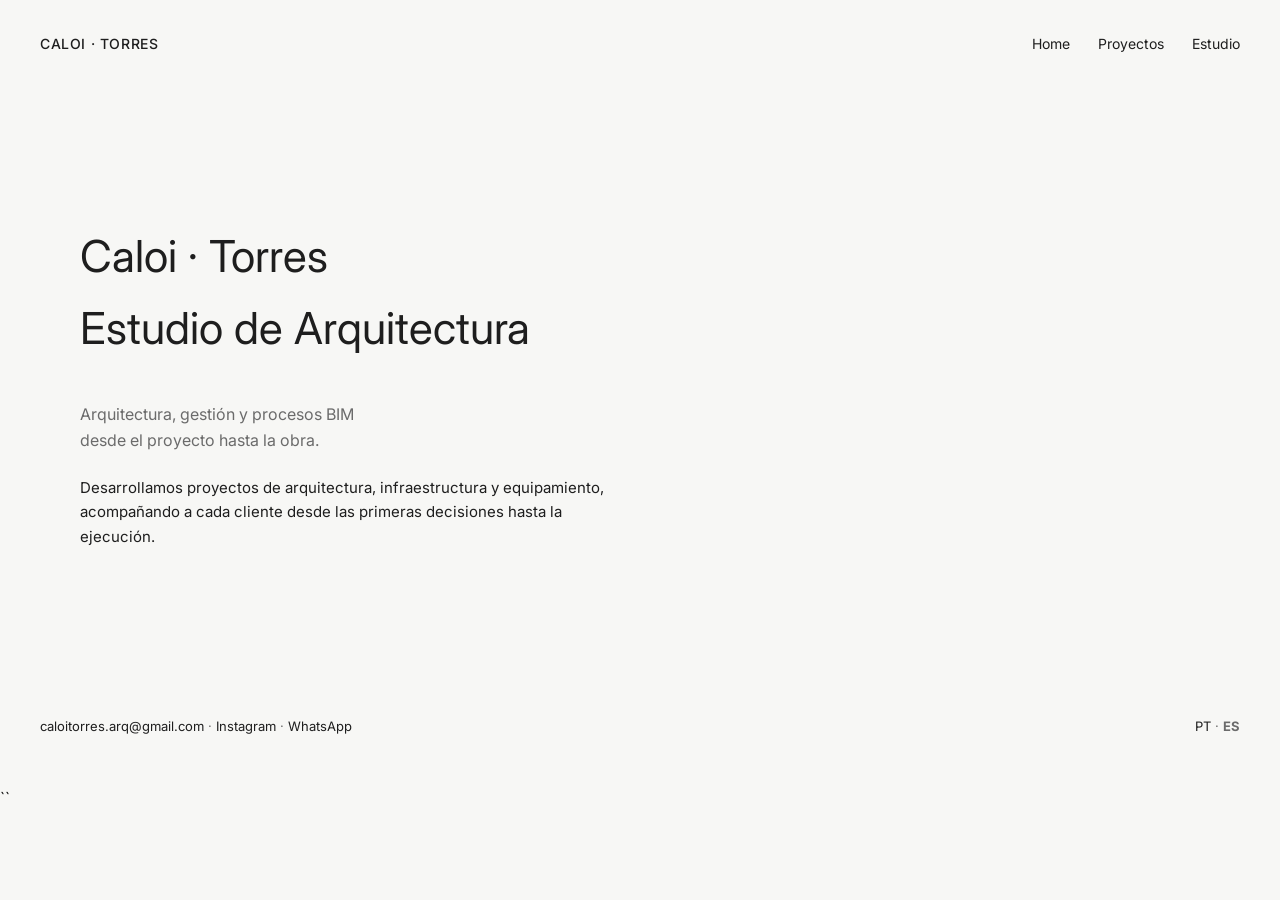
==== es/index.html @ 08082a9e "Add files via upload" ====
<!DOCTYPE html>
<html lang="es">
<head>
  <meta charset="UTF-8">
  <title>Caloi · Torres — Estudio de Arquitectura</title>
  <meta name="viewport" content="width=device-width, initial-scale=1.0">

  <link rel="preconnect" href="https://fonts.googleapis.com">
  <link rel="preconnect" href="https://fonts.gstatic.com" crossorigin>
  <link href="https://fonts.googleapis.com/css2?family=Inter:wght@300;400;500&display=swap" rel="stylesheet">

  <link rel="stylesheet" href="../css/style.css">
</head>

<body>

<header class="site-header">
  <div class="site-header-inner">
    <div class="site-logo">CALOI · TORRES</div>

    <nav class="site-nav">
      <a href="./">Home</a>

      <div class="nav-dropdown">
        <span>Proyectos</span>
        <div class="dropdown-menu">
          <a href="../projetos/casa-ss.html">Casa S&amp;S · Vivienda unifamiliar</a>
          <a href="../projetos/casa-mt.html">Casa M&amp;T · Vivienda unifamiliar</a>
          <a href="../projetos/uti-covid.html">UTI COVID‑19 · Salud</a>
          <a href="../projetos/planta-agua.html">Planta de Tratamiento de Agua · Infraestructura</a>
          <a href="../projetos/hotel-7lagos.html">Hotel Fazenda 7 Lagos · Hospitalidad</a>
        </div>
      </div>

      <a href="estudio.html">Estudio</a>
    </nav>
  </div>
</header>

<main class="container">
  <section class="home-text">
    <h1>Caloi · Torres<br>Estudio de Arquitectura</h1>

    <p class="lead">
      Arquitectura, gestión y procesos BIM<br>
      desde el proyecto hasta la obra.
    </p>

    <p>
      Desarrollamos proyectos de arquitectura, infraestructura
      y equipamiento, acompañando a cada cliente
      desde las primeras decisiones hasta la ejecución.
    </p>
  </section>
</main>

<footer class="footer footer-wide">
  <div class="footer-left">
    <a href="mailto:caloitorres.arq@gmail.com">caloitorres.arq@gmail.com</a>
    · <a href="https://www.instagram.com/caloitorres.arq" target="_blank">Instagram</a>
    · <a href="https://wa.me/549XXXXXXXXXX" target="_blank">WhatsApp</a>
  </div>

  <div class="footer-right">
    <a href="../">PT</a> · <strong>ES</strong>
  </div>
</footer>

</body>
</html>
``
---- css/style.css ----
:root {
  --bg: #f7f7f5;
  --text: #1e1e1e;
  --muted: #6b6b6b;
  --border: #e2e2e2;
  --accent: #4f6f63;
}

/* RESET */
* { box-sizing: border-box; }

body {
  margin: 0;
  font-family: 'Inter', Arial, Helvetica, sans-serif;
  background: var(--bg);
  color: var(--text);
  line-height: 1.65;
  overflow-x: hidden;
}

/* LINKS */
a {
  color: var(--text);
  text-decoration: none;
}
a:hover {
  color: var(--accent);
}

/* HEADER */
.site-header {
  position: relative;
  z-index: 10;
  background: var(--bg);
}

/* CONTENEDOR INTERNO DEL HEADER */
.site-header-inner {
  display: flex;
  justify-content: space-between;
  align-items: center;
  padding: 32px 40px;
}

/* LOGO */
.site-logo {
  font-size: 14px;
  letter-spacing: 0.6px;
  font-weight: 500;
}

/* NAV */
.site-nav {
  display: flex;
  gap: 28px;
  font-size: 14px;
}

/* ===== DROPDOWN (ESTABLE) ===== */

.nav-dropdown {
  position: relative;
}

.nav-dropdown > span {
  cursor: default;
}

/* MENÚ ABSOLUTO */
.dropdown-menu {
  position: absolute;
  top: calc(100% + 20px);   /* espacio real para bajar el mouse */
  left: 0;

  background: var(--bg);
  border: 1px solid var(--border);
  width: 420px;
  max-width: 90vw;

  display: none;
  flex-direction: column;
  z-index: 100;
}

/* ÍTEMS */
.dropdown-menu a {
  padding: 10px 18px;
  font-size: 14px;
  line-height: 1.45;
  white-space: normal;
  word-break: break-word;
}

/* HOVER */
.dropdown-menu a:hover {
  background: #eef2f0;
}

/* ACTIVACIÓN REAL (NO SE CIERRA) */
.nav-dropdown:hover .dropdown-menu {
  display: flex;
}

/* CONTENIDO */
.container {
  max-width: 1200px;
  margin: 0 auto;
  padding: 96px 40px;
}

/* HOME */
.home-text h1 {
  font-size: 44px;
  font-weight: 400;
  margin-bottom: 36px;
}

.home-text p {
  max-width: 560px;
  font-size: 15px;
  margin-bottom: 22px;
}

.home-text p.lead {
  font-size: 16px;
  color: var(--muted);
}

/* FOOTER */
.footer {
  padding: 48px 40px;
  font-size: 13px;
  color: var(--muted);
}

.footer-wide {
  display: flex;
  justify-content: space-between;
  align-items: center;
}
``
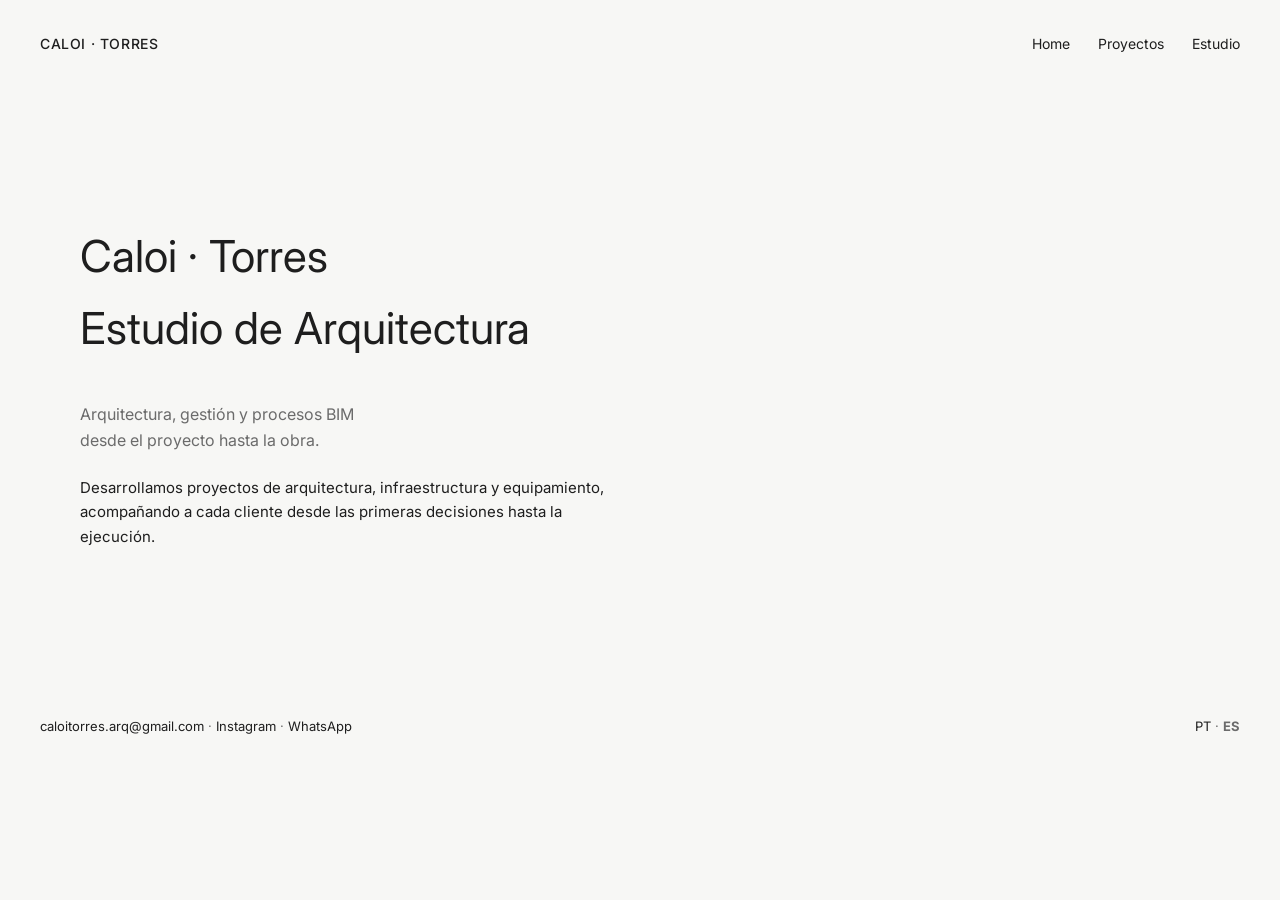
==== commit 711cf890: "Add files via upload" ====
--- a/es/index.html
+++ b/es/index.html
@@ -5,10 +5,12 @@
   <title>Caloi · Torres — Estudio de Arquitectura</title>
   <meta name="viewport" content="width=device-width, initial-scale=1.0">
 
+  <!-- Fuente -->
   <link rel="preconnect" href="https://fonts.googleapis.com">
   <link rel="preconnect" href="https://fonts.gstatic.com" crossorigin>
   <link href="https://fonts.googleapis.com/css2?family=Inter:wght@300;400;500&display=swap" rel="stylesheet">
 
+  <!-- CSS -->
   <link rel="stylesheet" href="../css/style.css">
 </head>
 
@@ -57,15 +59,13 @@
 <footer class="footer footer-wide">
   <div class="footer-left">
     <a href="mailto:caloitorres.arq@gmail.com">caloitorres.arq@gmail.com</a>
-    · <a href="https://www.instagram.com/caloitorres.arq" target="_blank">Instagram</a>
-    · <a href="https://wa.me/549XXXXXXXXXX" target="_blank">WhatsApp</a>
+    · <a href="https://www.instagram.com/caloitorres.arq">Instagram</a>
+    · <a href="https://wa.me/549XXXXXXXXXX">WhatsApp</a>
   </div>
-
   <div class="footer-right">
     <a href="../">PT</a> · <strong>ES</strong>
   </div>
 </footer>
 
 </body>
-</html>
-``+</html>
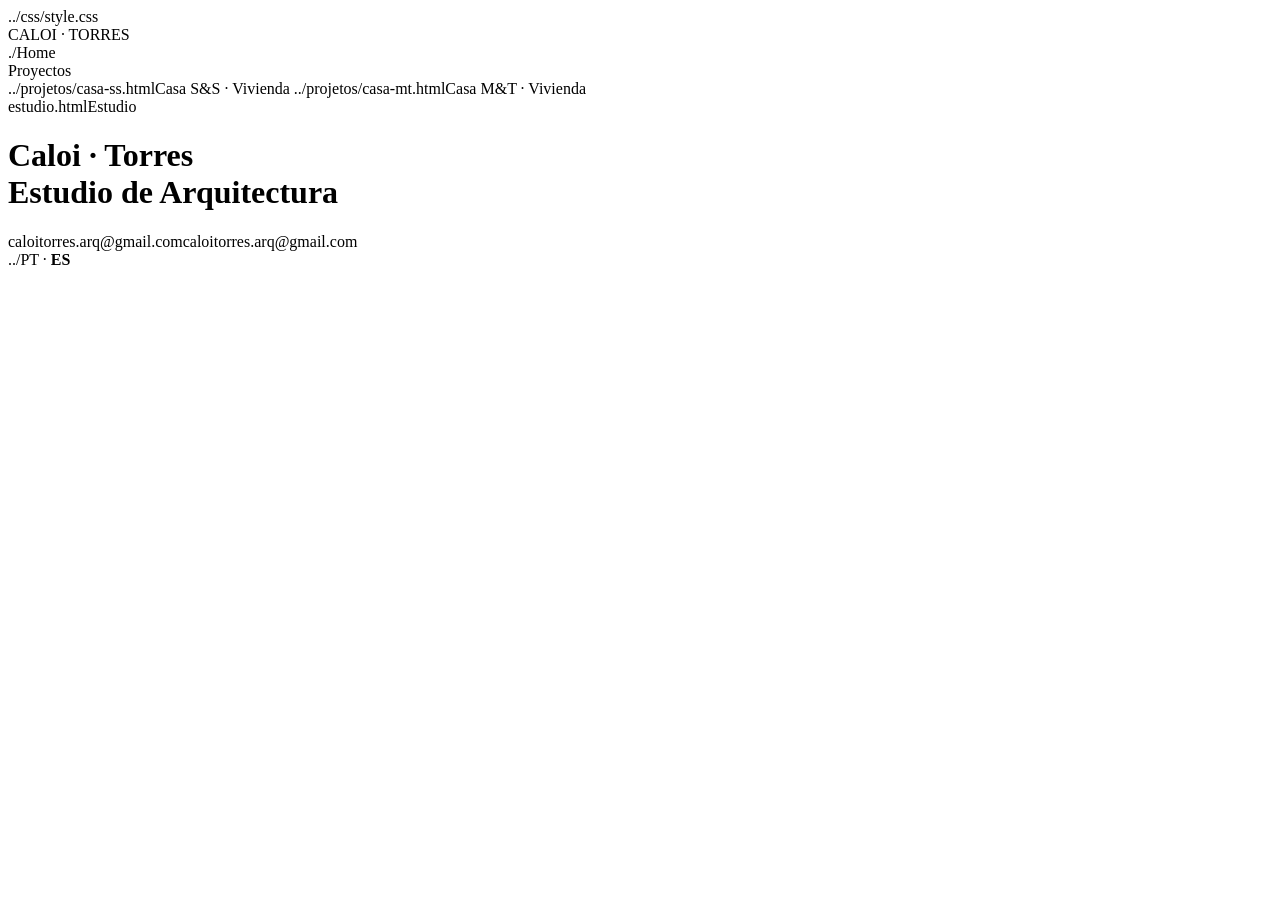
==== commit a5569c4f: "Add files via upload" ====
--- a/es/index.html
+++ b/es/index.html
@@ -5,13 +5,7 @@
   <title>Caloi · Torres — Estudio de Arquitectura</title>
   <meta name="viewport" content="width=device-width, initial-scale=1.0">
 
-  <!-- Fuente -->
-  <link rel="preconnect" href="https://fonts.googleapis.com">
-  <link rel="preconnect" href="https://fonts.gstatic.com" crossorigin>
-  <link href="https://fonts.googleapis.com/css2?family=Inter:wght@300;400;500&display=swap" rel="stylesheet">
-
-  <!-- CSS -->
-  <link rel="stylesheet" href="../css/style.css">
+  ../css/style.css
 </head>
 
 <body>
@@ -21,50 +15,28 @@
     <div class="site-logo">CALOI · TORRES</div>
 
     <nav class="site-nav">
-      <a href="./">Home</a>
+      ./Home</a>
 
       <div class="nav-dropdown">
         <span>Proyectos</span>
         <div class="dropdown-menu">
-          <a href="../projetos/casa-ss.html">Casa S&amp;S · Vivienda unifamiliar</a>
-          <a href="../projetos/casa-mt.html">Casa M&amp;T · Vivienda unifamiliar</a>
-          <a href="../projetos/uti-covid.html">UTI COVID‑19 · Salud</a>
-          <a href="../projetos/planta-agua.html">Planta de Tratamiento de Agua · Infraestructura</a>
-          <a href="../projetos/hotel-7lagos.html">Hotel Fazenda 7 Lagos · Hospitalidad</a>
+          ../projetos/casa-ss.htmlCasa S&amp;S · Vivienda</a>
+          ../projetos/casa-mt.htmlCasa M&amp;T · Vivienda</a>
         </div>
       </div>
 
-      <a href="estudio.html">Estudio</a>
+      estudio.htmlEstudio</a>
     </nav>
   </div>
 </header>
 
 <main class="container">
-  <section class="home-text">
-    <h1>Caloi · Torres<br>Estudio de Arquitectura</h1>
-
-    <p class="lead">
-      Arquitectura, gestión y procesos BIM<br>
-      desde el proyecto hasta la obra.
-    </p>
-
-    <p>
-      Desarrollamos proyectos de arquitectura, infraestructura
-      y equipamiento, acompañando a cada cliente
-      desde las primeras decisiones hasta la ejecución.
-    </p>
-  </section>
+  <h1>Caloi · Torres<br>Estudio de Arquitectura</h1>
 </main>
 
 <footer class="footer footer-wide">
-  <div class="footer-left">
-    <a href="mailto:caloitorres.arq@gmail.com">caloitorres.arq@gmail.com</a>
-    · <a href="https://www.instagram.com/caloitorres.arq">Instagram</a>
-    · <a href="https://wa.me/549XXXXXXXXXX">WhatsApp</a>
-  </div>
-  <div class="footer-right">
-    <a href="../">PT</a> · <strong>ES</strong>
-  </div>
+  <div>caloitorres.arq@gmail.comcaloitorres.arq@gmail.com</a></div>
+  <div>../PT</a> · <strong>ES</strong></div>
 </footer>
 
 </body>
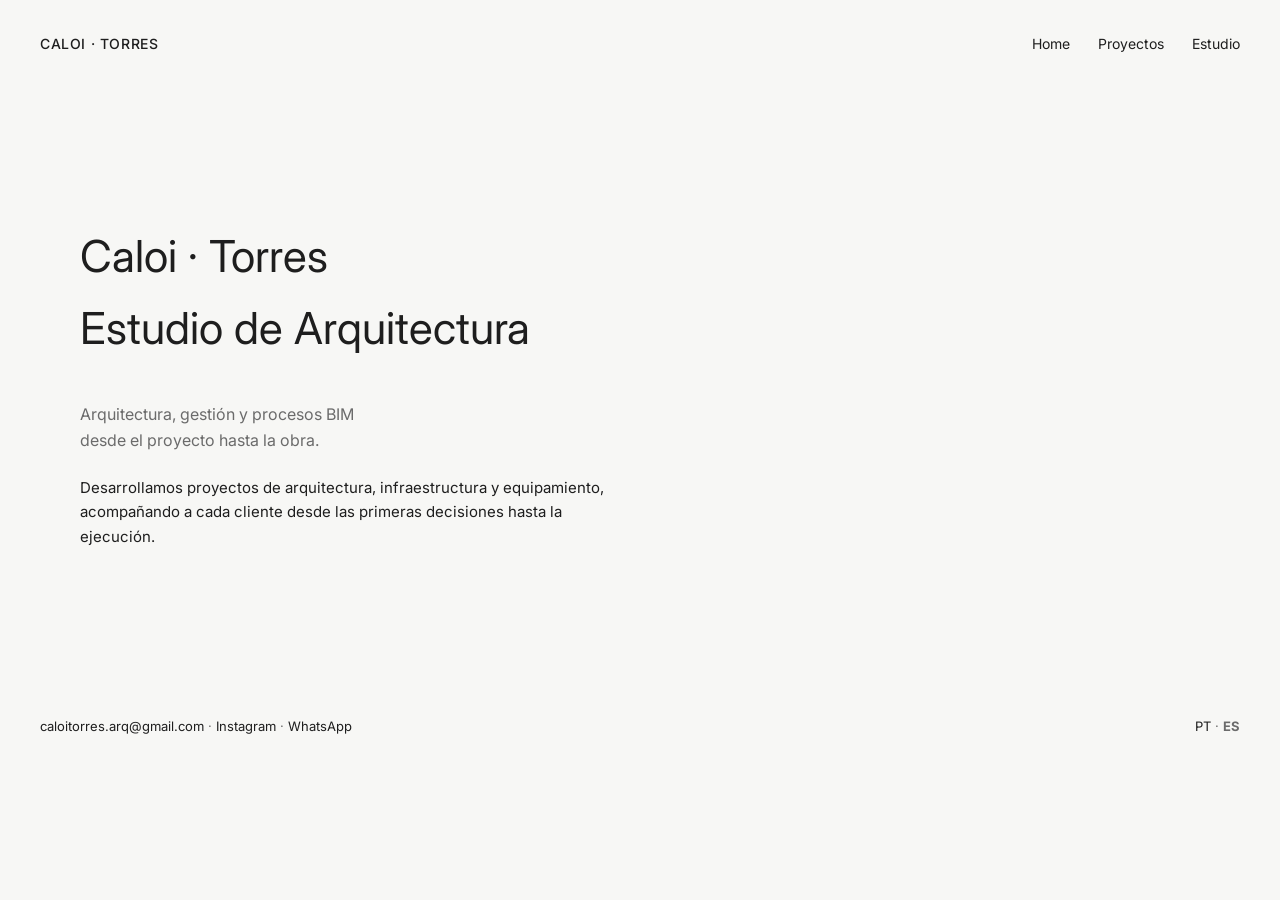
==== commit 7b496342: "Add files via upload" ====
--- a/es/index.html
+++ b/es/index.html
@@ -5,7 +5,13 @@
   <title>Caloi · Torres — Estudio de Arquitectura</title>
   <meta name="viewport" content="width=device-width, initial-scale=1.0">
 
-  ../css/style.css
+  <!-- Fuente -->
+  <link rel="preconnect" href="https://fonts.googleapis.com">
+  <link rel="preconnect" href="https://fonts.gstatic.com" crossorigin>
+  <link href="https://fonts.googleapis.com/css2?family=Inter:wght@300;400;500&display=swap" rel="stylesheet">
+
+  <!-- CSS CORRECTO -->
+  <link rel="stylesheet" href="../css/style.css">
 </head>
 
 <body>
@@ -15,28 +21,50 @@
     <div class="site-logo">CALOI · TORRES</div>
 
     <nav class="site-nav">
-      ./Home</a>
+      <a href="./">Home</a>
 
       <div class="nav-dropdown">
         <span>Proyectos</span>
         <div class="dropdown-menu">
-          ../projetos/casa-ss.htmlCasa S&amp;S · Vivienda</a>
-          ../projetos/casa-mt.htmlCasa M&amp;T · Vivienda</a>
+          <a href="../projetos/casa-ss.html">Casa S&amp;S · Vivienda</a>
+          <a href="../projetos/casa-mt.html">Casa M&amp;T · Vivienda</a>
+          <a href="../projetos/uti-covid.html">UTI COVID‑19 · Salud</a>
+          <a href="../projetos/planta-agua.html">Planta de Tratamiento de Agua · Infraestructura</a>
+          <a href="../projetos/hotel-7lagos.html">Hotel Fazenda 7 Lagos · Hospitalidad</a>
         </div>
       </div>
 
-      estudio.htmlEstudio</a>
+      <a href="estudio.html">Estudio</a>
     </nav>
   </div>
 </header>
 
 <main class="container">
-  <h1>Caloi · Torres<br>Estudio de Arquitectura</h1>
+  <section class="home-text">
+    <h1>Caloi · Torres<br>Estudio de Arquitectura</h1>
+
+    <p class="lead">
+      Arquitectura, gestión y procesos BIM<br>
+      desde el proyecto hasta la obra.
+    </p>
+
+    <p>
+      Desarrollamos proyectos de arquitectura, infraestructura
+      y equipamiento, acompañando a cada cliente
+      desde las primeras decisiones hasta la ejecución.
+    </p>
+  </section>
 </main>
 
 <footer class="footer footer-wide">
-  <div>caloitorres.arq@gmail.comcaloitorres.arq@gmail.com</a></div>
-  <div>../PT</a> · <strong>ES</strong></div>
+  <div class="footer-left">
+    <a href="mailto:caloitorres.arq@gmail.com">caloitorres.arq@gmail.com</a>
+    · <a href="https://www.instagram.com/caloitorres.arq">Instagram</a>
+    · <a href="https://wa.me/549XXXXXXXXXX">WhatsApp</a>
+  </div>
+  <div class="footer-right">
+    <a href="../">PT</a> · <strong>ES</strong>
+  </div>
 </footer>
 
 </body>
--- a/css/style.css
+++ b/css/style.css
@@ -0,0 +1,148 @@
+:root {
+  --bg: #f7f7f5;
+  --text: #1e1e1e;
+  --muted: #6b6b6b;
+  --border: #e2e2e2;
+  --accent: #4f6f63;
+}
+
+* {
+  box-sizing: border-box;
+}
+
+body {
+  margin: 0;
+  font-family: 'Inter', Arial, Helvetica, sans-serif;
+  background: var(--bg);
+  color: var(--text);
+  line-height: 1.65;
+  overflow-x: hidden;
+}
+
+/* LINKS */
+a {
+  color: var(--text);
+  text-decoration: none;
+}
+a:hover {
+  color: var(--accent);
+}
+
+/* HEADER */
+.site-header {
+  background: var(--bg);
+}
+
+.site-header-inner {
+  display: flex;
+  justify-content: space-between;
+  align-items: center;
+  padding: 32px 40px;
+  position: relative;
+  z-index: 10;
+}
+
+/* LOGO */
+.site-logo {
+  font-size: 14px;
+  letter-spacing: 0.6px;
+  font-weight: 500;
+}
+
+/* NAV */
+.site-nav {
+  display: flex;
+  gap: 28px;
+  font-size: 14px;
+}
+
+/* DROPDOWN */
+.nav-dropdown {
+  position: relative;
+}
+
+.nav-dropdown > span {
+  cursor: default;
+}
+
+/* MENÚ */
+.dropdown-menu {
+  position: absolute;
+  top: 100%;
+  left: 0;
+
+  background: var(--bg);
+  border: 1px solid var(--border);
+
+  /* ✅ ancho flexible y seguro */
+  min-width: 320px;
+  max-width: 480px;
+
+  display: none;
+  flex-direction: column;
+  z-index: 20;
+}
+
+/* LINKS DEL MENÚ */
+.dropdown-menu a {
+  display: block;
+  width: 100%;
+
+  padding: 10px 18px;
+  font-size: 14px;
+  line-height: 1.45;
+
+  /* ✅ ESTO ES LA CLAVE */
+  white-space: normal;          /* permite salto de línea */
+  overflow-wrap: anywhere;      /* rompe palabras largas */
+  word-break: break-word;
+}
+
+/* HOVER */
+.dropdown-menu a:hover {
+  background: #eef2f0;
+}
+
+/* ACTIVACIÓN */
+.nav-dropdown:hover .dropdown-menu,
+.dropdown-menu:hover {
+  display: flex;
+}
+
+/* CONTENIDO */
+.container {
+  max-width: 1200px;
+  margin: 0 auto;
+  padding: 96px 40px;
+}
+
+/* HOME */
+.home-text h1 {
+  font-size: 44px;
+  font-weight: 400;
+  margin-bottom: 36px;
+}
+
+.home-text p {
+  max-width: 560px;
+  font-size: 15px;
+  margin-bottom: 22px;
+}
+
+.home-text p.lead {
+  font-size: 16px;
+  color: var(--muted);
+}
+
+/* FOOTER */
+.footer {
+  padding: 48px 40px;
+  font-size: 13px;
+  color: var(--muted);
+}
+
+.footer-wide {
+  display: flex;
+  justify-content: space-between;
+  align-items: center;
+}
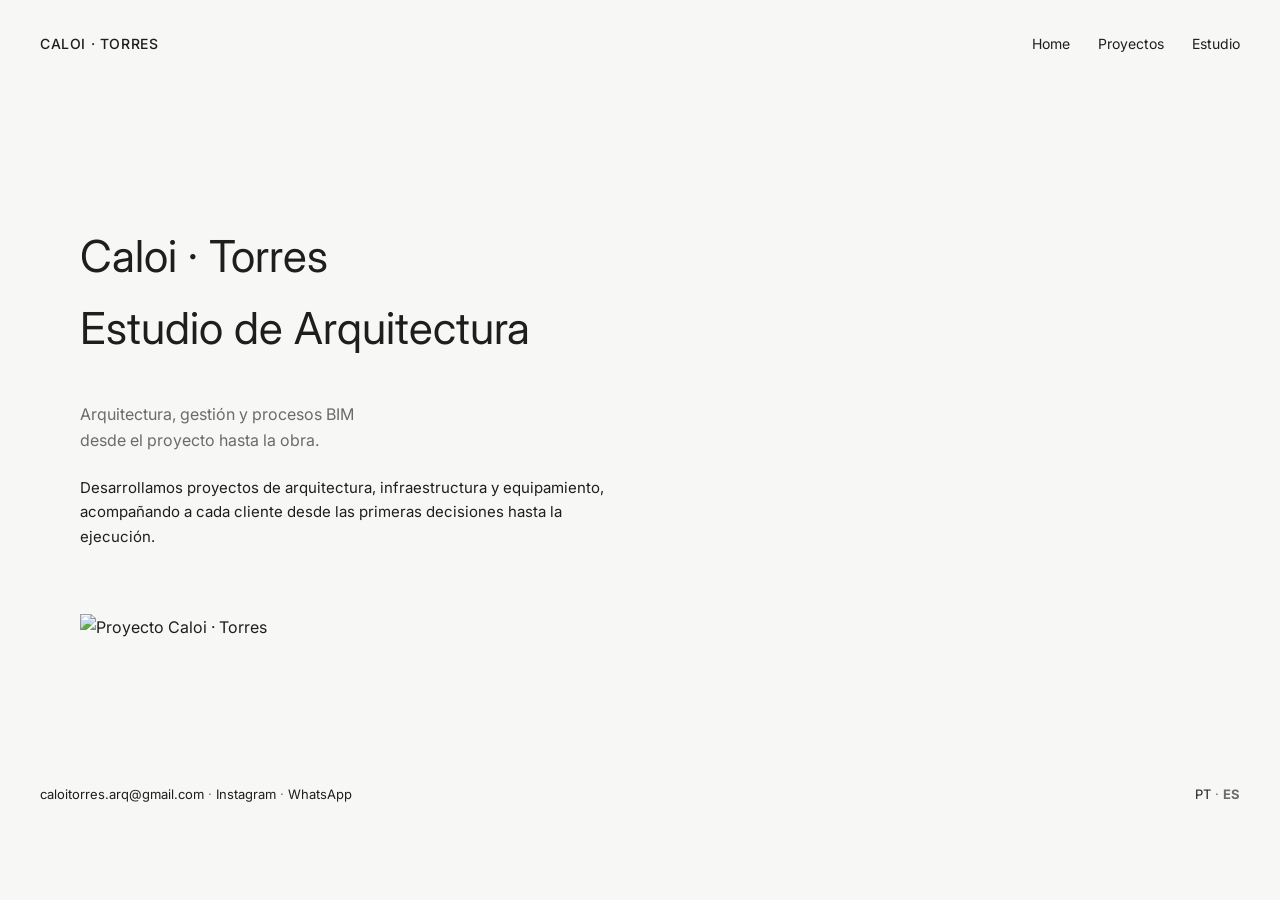
==== commit 5862d7f4: "Add files via upload" ====
--- a/es/index.html
+++ b/es/index.html
@@ -10,7 +10,7 @@
   <link rel="preconnect" href="https://fonts.gstatic.com" crossorigin>
   <link href="https://fonts.googleapis.com/css2?family=Inter:wght@300;400;500&display=swap" rel="stylesheet">
 
-  <!-- CSS CORRECTO -->
+  <!-- CSS -->
   <link rel="stylesheet" href="../css/style.css">
 </head>
 
@@ -26,8 +26,8 @@
       <div class="nav-dropdown">
         <span>Proyectos</span>
         <div class="dropdown-menu">
-          <a href="../projetos/casa-ss.html">Casa S&amp;S · Vivienda</a>
-          <a href="../projetos/casa-mt.html">Casa M&amp;T · Vivienda</a>
+          <a href="../projetos/casa-ss.html">Casa S&amp;S · Vivienda Unifamiliar</a>
+          <a href="../projetos/casa-mt.html">Casa M&amp;T · Vivienda Unifamiliar</a>
           <a href="../projetos/uti-covid.html">UTI COVID‑19 · Salud</a>
           <a href="../projetos/planta-agua.html">Planta de Tratamiento de Agua · Infraestructura</a>
           <a href="../projetos/hotel-7lagos.html">Hotel Fazenda 7 Lagos · Hospitalidad</a>
@@ -40,6 +40,8 @@
 </header>
 
 <main class="container">
+
+  <!-- TEXTO HOME -->
   <section class="home-text">
     <h1>Caloi · Torres<br>Estudio de Arquitectura</h1>
 
@@ -54,14 +56,21 @@
       desde las primeras decisiones hasta la ejecución.
     </p>
   </section>
+
+  <!-- IMAGEN HOME -->
+  <section class="home-image">
+    <img src="../img/home.jpg" alt="Proyecto Caloi · Torres">
+  </section>
+
 </main>
 
 <footer class="footer footer-wide">
   <div class="footer-left">
     <a href="mailto:caloitorres.arq@gmail.com">caloitorres.arq@gmail.com</a>
-    · <a href="https://www.instagram.com/caloitorres.arq">Instagram</a>
-    · <a href="https://wa.me/549XXXXXXXXXX">WhatsApp</a>
+    · <a href="https://www.instagram.com/caloitorres.arq" target="_blank">Instagram</a>
+    · <a href="https://wa.me/549XXXXXXXXXX" target="_blank">WhatsApp</a>
   </div>
+
   <div class="footer-right">
     <a href="../">PT</a> · <strong>ES</strong>
   </div>
--- a/css/style.css
+++ b/css/style.css
@@ -6,6 +6,7 @@
   --accent: #4f6f63;
 }
 
+/* RESET */
 * {
   box-sizing: border-box;
 }
@@ -24,11 +25,15 @@
   color: var(--text);
   text-decoration: none;
 }
+
 a:hover {
   color: var(--accent);
 }
 
-/* HEADER */
+/* =========================
+   HEADER
+   ========================= */
+
 .site-header {
   background: var(--bg);
 }
@@ -42,7 +47,6 @@
   z-index: 10;
 }
 
-/* LOGO */
 .site-logo {
   font-size: 14px;
   letter-spacing: 0.6px;
@@ -56,7 +60,10 @@
   font-size: 14px;
 }
 
-/* DROPDOWN */
+/* =========================
+   DROPDOWN PROYECTOS
+   ========================= */
+
 .nav-dropdown {
   position: relative;
 }
@@ -65,7 +72,7 @@
   cursor: default;
 }
 
-/* MENÚ */
+/* MENÚ DESPLEGABLE */
 .dropdown-menu {
   position: absolute;
   top: 100%;
@@ -74,7 +81,6 @@
   background: var(--bg);
   border: 1px solid var(--border);
 
-  /* ✅ ancho flexible y seguro */
   min-width: 320px;
   max-width: 480px;
 
@@ -83,40 +89,43 @@
   z-index: 20;
 }
 
-/* LINKS DEL MENÚ */
+/* ÍTEMS DEL MENÚ */
 .dropdown-menu a {
   display: block;
   width: 100%;
+  padding: 10px 18px;
 
-  padding: 10px 18px;
   font-size: 14px;
   line-height: 1.45;
 
-  /* ✅ ESTO ES LA CLAVE */
-  white-space: normal;          /* permite salto de línea */
-  overflow-wrap: anywhere;      /* rompe palabras largas */
+  white-space: normal;
+  overflow-wrap: anywhere;
   word-break: break-word;
 }
 
-/* HOVER */
 .dropdown-menu a:hover {
   background: #eef2f0;
 }
 
-/* ACTIVACIÓN */
-.nav-dropdown:hover .dropdown-menu,
-.dropdown-menu:hover {
+/* ACTIVACIÓN HOVER */
+.nav-dropdown:hover .dropdown-menu {
   display: flex;
 }
 
-/* CONTENIDO */
+/* =========================
+   CONTENIDO GENERAL
+   ========================= */
+
 .container {
   max-width: 1200px;
   margin: 0 auto;
   padding: 96px 40px;
 }
 
-/* HOME */
+/* =========================
+   HOME
+   ========================= */
+
 .home-text h1 {
   font-size: 44px;
   font-weight: 400;
@@ -134,7 +143,21 @@
   color: var(--muted);
 }
 
-/* FOOTER */
+/* IMAGEN HOME */
+.home-image {
+  margin-top: 64px;
+}
+
+.home-image img {
+  width: 100%;
+  max-width: 900px;
+  display: block;
+}
+
+/* =========================
+   FOOTER
+   ========================= */
+
 .footer {
   padding: 48px 40px;
   font-size: 13px;
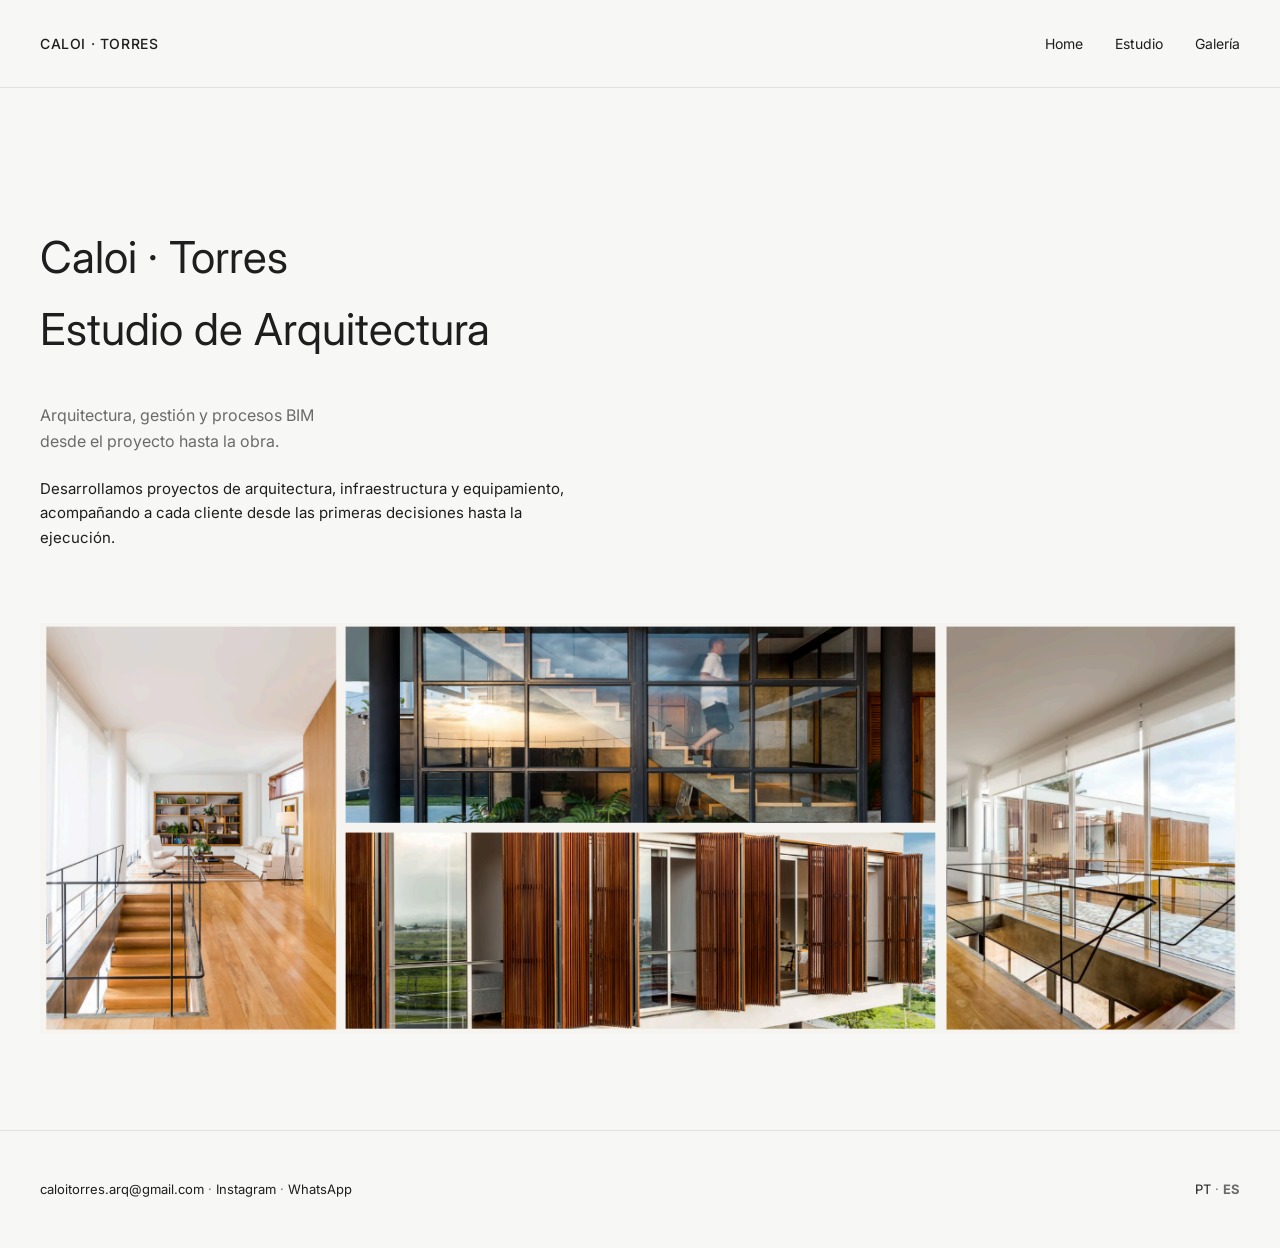
==== commit bdc86f87: "Add files via upload" ====
--- a/es/index.html
+++ b/es/index.html
@@ -5,12 +5,10 @@
   <title>Caloi · Torres — Estudio de Arquitectura</title>
   <meta name="viewport" content="width=device-width, initial-scale=1.0">
 
-  <!-- Fuente -->
   <link rel="preconnect" href="https://fonts.googleapis.com">
   <link rel="preconnect" href="https://fonts.gstatic.com" crossorigin>
   <link href="https://fonts.googleapis.com/css2?family=Inter:wght@300;400;500&display=swap" rel="stylesheet">
 
-  <!-- CSS -->
   <link rel="stylesheet" href="../css/style.css">
 </head>
 
@@ -22,26 +20,14 @@
 
     <nav class="site-nav">
       <a href="./">Home</a>
-
-      <div class="nav-dropdown">
-        <span>Proyectos</span>
-        <div class="dropdown-menu">
-          <a href="../projetos/casa-ss.html">Casa S&amp;S · Vivienda Unifamiliar</a>
-          <a href="../projetos/casa-mt.html">Casa M&amp;T · Vivienda Unifamiliar</a>
-          <a href="../projetos/uti-covid.html">UTI COVID‑19 · Salud</a>
-          <a href="../projetos/planta-agua.html">Planta de Tratamiento de Agua · Infraestructura</a>
-          <a href="../projetos/hotel-7lagos.html">Hotel Fazenda 7 Lagos · Hospitalidad</a>
-        </div>
-      </div>
-
       <a href="estudio.html">Estudio</a>
+      <a href="galeria.html">Galería</a>
     </nav>
   </div>
 </header>
 
 <main class="container">
 
-  <!-- TEXTO HOME -->
   <section class="home-text">
     <h1>Caloi · Torres<br>Estudio de Arquitectura</h1>
 
@@ -57,21 +43,20 @@
     </p>
   </section>
 
-  <!-- IMAGEN HOME -->
   <section class="home-image">
-    <img src="../img/home.jpg" alt="Proyecto Caloi · Torres">
+    <img src="../img/home.png" alt="Proyecto Caloi · Torres">
   </section>
 
 </main>
 
 <footer class="footer footer-wide">
-  <div class="footer-left">
+  <div>
     <a href="mailto:caloitorres.arq@gmail.com">caloitorres.arq@gmail.com</a>
-    · <a href="https://www.instagram.com/caloitorres.arq" target="_blank">Instagram</a>
-    · <a href="https://wa.me/549XXXXXXXXXX" target="_blank">WhatsApp</a>
+    · <a href="https://www.instagram.com/caloitorres.arq">Instagram</a>
+    · <a href="https://wa.me/549XXXXXXXXXX">WhatsApp</a>
   </div>
 
-  <div class="footer-right">
+  <div>
     <a href="../">PT</a> · <strong>ES</strong>
   </div>
 </footer>
--- a/css/style.css
+++ b/css/style.css
@@ -1,3 +1,7 @@
+/* =========================
+   VARIABLES
+   ========================= */
+
 :root {
   --bg: #f7f7f5;
   --text: #1e1e1e;
@@ -6,7 +10,10 @@
   --accent: #4f6f63;
 }
 
-/* RESET */
+/* =========================
+   RESET
+   ========================= */
+
 * {
   box-sizing: border-box;
 }
@@ -20,7 +27,10 @@
   overflow-x: hidden;
 }
 
-/* LINKS */
+/* =========================
+   LINKS
+   ========================= */
+
 a {
   color: var(--text);
   text-decoration: none;
@@ -36,6 +46,7 @@
 
 .site-header {
   background: var(--bg);
+  border-bottom: 1px solid var(--border);
 }
 
 .site-header-inner {
@@ -43,8 +54,8 @@
   justify-content: space-between;
   align-items: center;
   padding: 32px 40px;
-  position: relative;
-  z-index: 10;
+  max-width: 1400px;
+  margin: 0 auto;
 }
 
 .site-logo {
@@ -53,71 +64,22 @@
   font-weight: 500;
 }
 
-/* NAV */
+/* =========================
+   NAV
+   ========================= */
+
 .site-nav {
   display: flex;
-  gap: 28px;
+  gap: 32px;
   font-size: 14px;
 }
 
 /* =========================
-   DROPDOWN PROYECTOS
-   ========================= */
-
-.nav-dropdown {
-  position: relative;
-}
-
-.nav-dropdown > span {
-  cursor: default;
-}
-
-/* MENÚ DESPLEGABLE */
-.dropdown-menu {
-  position: absolute;
-  top: 100%;
-  left: 0;
-
-  background: var(--bg);
-  border: 1px solid var(--border);
-
-  min-width: 320px;
-  max-width: 480px;
-
-  display: none;
-  flex-direction: column;
-  z-index: 20;
-}
-
-/* ÍTEMS DEL MENÚ */
-.dropdown-menu a {
-  display: block;
-  width: 100%;
-  padding: 10px 18px;
-
-  font-size: 14px;
-  line-height: 1.45;
-
-  white-space: normal;
-  overflow-wrap: anywhere;
-  word-break: break-word;
-}
-
-.dropdown-menu a:hover {
-  background: #eef2f0;
-}
-
-/* ACTIVACIÓN HOVER */
-.nav-dropdown:hover .dropdown-menu {
-  display: flex;
-}
-
-/* =========================
-   CONTENIDO GENERAL
+   CONTAINER
    ========================= */
 
 .container {
-  max-width: 1200px;
+  max-width: 1400px;
   margin: 0 auto;
   padding: 96px 40px;
 }
@@ -144,14 +106,40 @@
 }
 
 /* IMAGEN HOME */
+
 .home-image {
-  margin-top: 64px;
+  margin-top: 72px;
 }
 
 .home-image img {
   width: 100%;
-  max-width: 900px;
+  max-width: 1200px;
   display: block;
+}
+
+/* =========================
+   GALERÍA
+   ========================= */
+
+.gallery-grid {
+  display: grid;
+  grid-template-columns: repeat(auto-fill, minmax(280px, 1fr));
+  gap: 32px;
+  margin-top: 48px;
+}
+
+.gallery-grid a {
+  display: block;
+}
+
+.gallery-grid img {
+  width: 100%;
+  display: block;
+  transition: opacity 0.25s ease;
+}
+
+.gallery-grid img:hover {
+  opacity: 0.85;
 }
 
 /* =========================
@@ -160,11 +148,14 @@
 
 .footer {
   padding: 48px 40px;
+  border-top: 1px solid var(--border);
   font-size: 13px;
   color: var(--muted);
 }
 
 .footer-wide {
+  max-width: 1400px;
+  margin: 0 auto;
   display: flex;
   justify-content: space-between;
   align-items: center;
